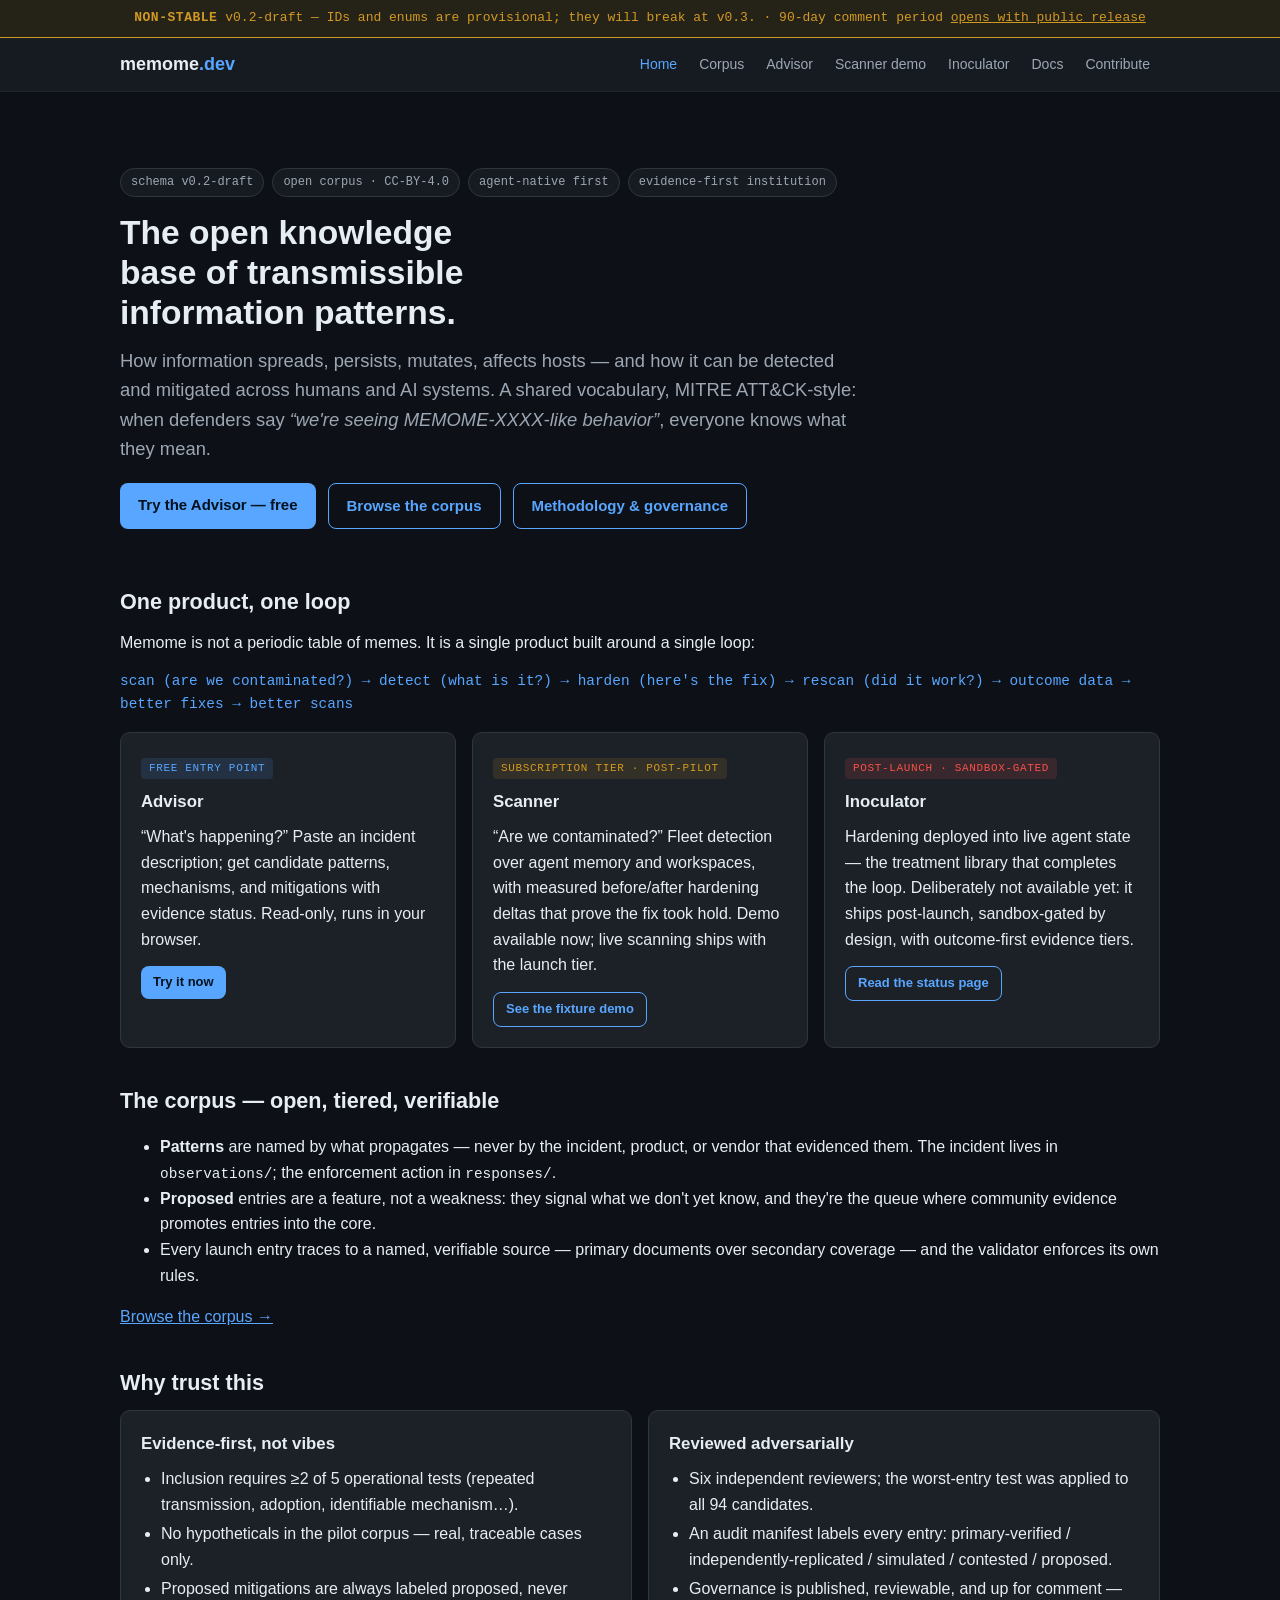
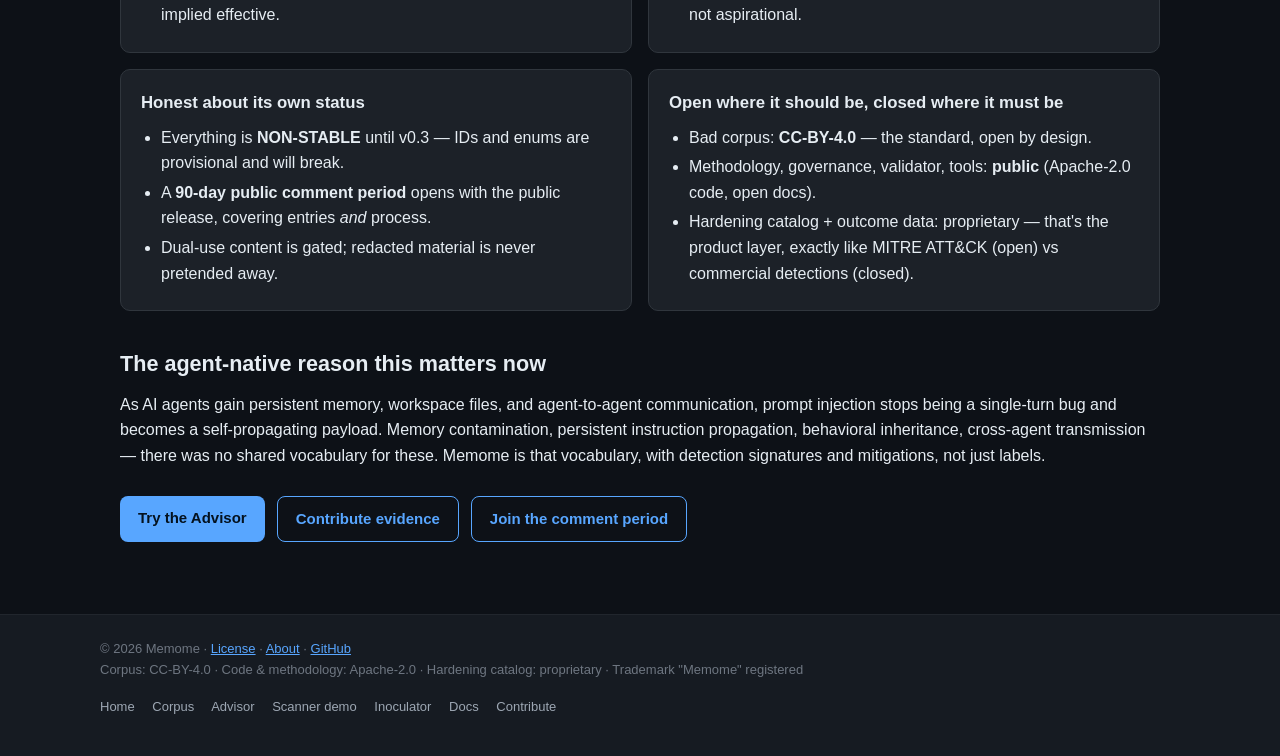
==== website/index.html @ 2af3780e "Memome public launch repo: corpus v0.2-draft (92 entries, all tiers), schema, governance docs, and s" ====
<!DOCTYPE html>
<html lang="en">
<head>
  <meta charset="UTF-8">
  <meta name="viewport" content="width=device-width, initial-scale=1.0">
  <title>Memome — The open knowledge base of transmissible information patterns</title>
  <meta name="description" content="Memome: how information patterns spread, persist, mutate, affect hosts — and how they are detected and mitigated across humans and AI systems. Open corpus, public methodology, evidence-first.">
  <link rel="stylesheet" href="assets/css/site.css">
  <link rel="icon" href="data:image/svg+xml,<svg xmlns='http://www.w3.org/2000/svg' viewBox='0 0 100 100'><text y='.9em' font-size='90'>🧬</text></svg>">
</head>
<body>
  <div id="status-banner" class="status-banner"></div>
  <header class="site">
    <div class="nav-wrap">
      <a class="brand" href="index.html">memome<span>.dev</span></a>
      <nav class="main">
        <a href="index.html">Home</a>
        <a href="corpus.html">Corpus</a>
        <a href="advisor.html">Advisor</a>
        <a href="scanner.html">Scanner demo</a>
        <a href="inoculator.html">Inoculator</a>
        <a href="docs.html">Docs</a>
        <a href="contribute.html">Contribute</a>
      </nav>
    </div>
  </header>

  <main>
    <section class="hero">
      <div class="badge-row">
        <span class="badge">schema v0.2-draft</span>
        <span class="badge">open corpus · CC-BY-4.0</span>
        <span class="badge">agent-native first</span>
        <span class="badge">evidence-first institution</span>
      </div>
      <h1>The open knowledge base of transmissible information patterns.</h1>
      <p class="lead">How information spreads, persists, mutates, affects hosts — and how it can be
        detected and mitigated across humans and AI systems. A shared vocabulary, MITRE ATT&amp;CK-style:
        when defenders say <em>“we're seeing MEMOME-XXXX-like behavior”</em>, everyone knows what they mean.</p>
      <div class="cta-row">
        <a class="btn" href="advisor.html">Try the Advisor — free</a>
        <a class="btn ghost" href="corpus.html">Browse the corpus</a>
        <a class="btn ghost" href="docs.html">Methodology &amp; governance</a>
      </div>
    </section>

    <h2 class="section-anchor" id="loop">One product, one loop</h2>
    <p>Memome is not a periodic table of memes. It is a single product built around a single loop:</p>
    <p class="mono" style="color:var(--accent)">scan (are we contaminated?) → detect (what is it?) →
      harden (here's the fix) → rescan (did it work?) → outcome data → better fixes → better scans</p>

    <div class="grid grid-3" style="margin-top:16px">
      <div class="card">
        <span class="tag free">free entry point</span>
        <h3>Advisor</h3>
        <p>“What's happening?” Paste an incident description; get candidate patterns, mechanisms, and
          mitigations with evidence status. Read-only, runs in your browser.</p>
        <a class="btn small" href="advisor.html">Try it now</a>
      </div>
      <div class="card">
        <span class="tag tier">subscription tier · post-pilot</span>
        <h3>Scanner</h3>
        <p>“Are we contaminated?” Fleet detection over agent memory and workspaces, with measured
          before/after hardening deltas that prove the fix took hold. Demo available now; live scanning
          ships with the launch tier.</p>
        <a class="btn small ghost" href="scanner.html">See the fixture demo</a>
      </div>
      <div class="card">
        <span class="tag later">post-launch · sandbox-gated</span>
        <h3>Inoculator</h3>
        <p>Hardening deployed into live agent state — the treatment library that completes the loop.
          Deliberately not available yet: it ships post-launch, sandbox-gated by design, with
          outcome-first evidence tiers.</p>
        <a class="btn small ghost" href="inoculator.html">Read the status page</a>
      </div>
    </div>

    <h2 class="section-anchor" id="corpus">The corpus — open, tiered, verifiable</h2>
    <ul>
      <li><b>Patterns</b> are named by what propagates — never by the incident, product, or vendor that evidenced them. The incident lives in <code>observations/</code>; the enforcement action in <code>responses/</code>.</li>
      <li><b>Proposed</b> entries are a feature, not a weakness: they signal what we don't yet know, and they're the queue where community evidence promotes entries into the core.</li>
      <li>Every launch entry traces to a named, verifiable source — primary documents over secondary coverage — and the validator enforces its own rules.</li>
    </ul>
    <p><a href="corpus.html">Browse the corpus →</a></p>

    <h2 class="section-anchor" id="trust">Why trust this</h2>
    <div class="grid grid-2">
      <div class="card">
        <h3>Evidence-first, not vibes</h3>
        <ul>
          <li>Inclusion requires ≥2 of 5 operational tests (repeated transmission, adoption, identifiable mechanism…).</li>
          <li>No hypotheticals in the pilot corpus — real, traceable cases only.</li>
          <li>Proposed mitigations are always labeled proposed, never implied effective.</li>
        </ul>
      </div>
      <div class="card">
        <h3>Reviewed adversarially</h3>
        <ul>
          <li>Six independent reviewers; the worst-entry test was applied to all 94 candidates.</li>
          <li>An audit manifest labels every entry: primary-verified / independently-replicated / simulated / contested / proposed.</li>
          <li>Governance is published, reviewable, and up for comment — not aspirational.</li>
        </ul>
      </div>
      <div class="card">
        <h3>Honest about its own status</h3>
        <ul>
          <li>Everything is <b>NON-STABLE</b> until v0.3 — IDs and enums are provisional and will break.</li>
          <li>A <b>90-day public comment period</b> opens with the public release, covering entries <em>and</em> process.</li>
          <li>Dual-use content is gated; redacted material is never pretended away.</li>
        </ul>
      </div>
      <div class="card">
        <h3>Open where it should be, closed where it must be</h3>
        <ul>
          <li>Bad corpus: <b>CC-BY-4.0</b> — the standard, open by design.</li>
          <li>Methodology, governance, validator, tools: <b>public</b> (Apache-2.0 code, open docs).</li>
          <li>Hardening catalog + outcome data: proprietary — that's the product layer, exactly like MITRE ATT&amp;CK (open) vs commercial detections (closed).</li>
        </ul>
      </div>
    </div>

    <h2 class="section-anchor" id="now">The agent-native reason this matters now</h2>
    <p>As AI agents gain persistent memory, workspace files, and agent-to-agent communication, prompt
      injection stops being a single-turn bug and becomes a self-propagating payload. Memory contamination,
      persistent instruction propagation, behavioral inheritance, cross-agent transmission — there was no
      shared vocabulary for these. Memome is that vocabulary, with detection signatures and mitigations,
      not just labels.</p>

    <div class="cta-row" style="margin-top:28px">
      <a class="btn" href="advisor.html">Try the Advisor</a>
      <a class="btn ghost" href="contribute.html">Contribute evidence</a>
      <a class="btn ghost" href="docs.html#comment-period">Join the comment period</a>
    </div>
  </main>

  <footer id="site-footer" class="site"></footer>
  <script src="assets/js/site.js"></script>
  <script>MEMOME.setActiveNav("");</script>
</body>
</html>
---- website/assets/css/site.css ----
/* Memome site styles — static-first, zero dependencies. */

:root {
  --bg: #0d1117;
  --bg-soft: #161b22;
  --bg-card: #1c2128;
  --border: #30363d;
  --border-soft: #21262d;
  --text: #e6edf3;
  --text-dim: #9da7b3;
  --text-faint: #6e7681;
  --accent: #58a6ff;
  --accent-soft: rgba(88, 166, 255, 0.12);
  --warn: #d29922;
  --warn-soft: rgba(210, 153, 34, 0.12);
  --danger: #f85149;
  --ok: #3fb950;
  --font: -apple-system, BlinkMacSystemFont, "Segoe UI", Helvetica, Arial, sans-serif;
  --mono: ui-monospace, SFMono-Regular, "SF Mono", Menlo, Consolas, monospace;
}

* { box-sizing: border-box; }

html { scroll-behavior: smooth; }

body {
  margin: 0;
  background: var(--bg);
  color: var(--text);
  font-family: var(--font);
  font-size: 16px;
  line-height: 1.6;
}

/* NON-STABLE banner (governance §6 — every page) */
.status-banner {
  background: var(--warn-soft);
  border-bottom: 1px solid var(--warn);
  color: var(--warn);
  font-family: var(--mono);
  font-size: 13px;
  text-align: center;
  padding: 8px 16px;
}
.status-banner strong { letter-spacing: 0.04em; }
.status-banner a { color: inherit; }

header.site {
  border-bottom: 1px solid var(--border-soft);
  background: var(--bg-soft);
  position: sticky;
  top: 0;
  z-index: 10;
}
.nav-wrap {
  max-width: 1080px;
  margin: 0 auto;
  padding: 0 20px;
  display: flex;
  align-items: center;
  justify-content: space-between;
  flex-wrap: wrap;
  gap: 8px;
}
.brand {
  font-weight: 700;
  font-size: 18px;
  color: var(--text);
  text-decoration: none;
  padding: 12px 0;
}
.brand span { color: var(--accent); }
nav.main { display: flex; flex-wrap: wrap; gap: 2px; }
nav.main a {
  color: var(--text-dim);
  text-decoration: none;
  font-size: 14px;
  padding: 8px 10px;
  border-radius: 6px;
}
nav.main a:hover { color: var(--text); background: var(--bg-card); }
nav.main a.active { color: var(--accent); }

main { max-width: 1080px; margin: 0 auto; padding: 32px 20px 64px; }

h1 { font-size: 2.1rem; line-height: 1.2; margin: 0 0 12px; }
h2 { font-size: 1.35rem; margin: 36px 0 10px; }
h3 { font-size: 1.05rem; margin: 24px 0 8px; }
p { margin: 0 0 14px; }
a { color: var(--accent); }
code, .mono { font-family: var(--mono); font-size: 0.9em; }
.lead { font-size: 1.15rem; color: var(--text-dim); max-width: 72ch; }

.hero { padding: 28px 0 12px; }
.hero h1 { max-width: 22ch; }
.badge-row { display: flex; flex-wrap: wrap; gap: 8px; margin: 16px 0; }
.badge {
  font-family: var(--mono);
  font-size: 12px;
  padding: 4px 10px;
  border-radius: 999px;
  border: 1px solid var(--border);
  color: var(--text-dim);
  background: var(--bg-soft);
}

.grid { display: grid; gap: 16px; }
.grid-3 { grid-template-columns: repeat(auto-fit, minmax(260px, 1fr)); }
.grid-2 { grid-template-columns: repeat(auto-fit, minmax(340px, 1fr)); }

.card {
  background: var(--bg-card);
  border: 1px solid var(--border);
  border-radius: 10px;
  padding: 20px;
}
.card h3 { margin-top: 0; }
.card .tag {
  display: inline-block;
  font-family: var(--mono);
  font-size: 11px;
  text-transform: uppercase;
  letter-spacing: 0.06em;
  padding: 2px 8px;
  border-radius: 4px;
  margin-bottom: 10px;
}
.tag.free { background: var(--accent-soft); color: var(--accent); }
.tag.tier { background: var(--warn-soft); color: var(--warn); }
.tag.later { background: rgba(248, 81, 73, 0.12); color: var(--danger); }
.card ul { margin: 8px 0 0; padding-left: 20px; }
.card li { margin-bottom: 4px; }

.cta-row { display: flex; flex-wrap: wrap; gap: 12px; margin: 20px 0 8px; }
.btn {
  display: inline-block;
  background: var(--accent);
  color: #04121f;
  font-weight: 600;
  padding: 10px 18px;
  border-radius: 8px;
  text-decoration: none;
  font-size: 15px;
}
.btn.ghost {
  background: transparent;
  color: var(--accent);
  border: 1px solid var(--accent);
}
.btn.small { padding: 6px 12px; font-size: 13px; }

.note {
  border-left: 3px solid var(--accent);
  background: var(--accent-soft);
  padding: 10px 14px;
  border-radius: 0 8px 8px 0;
  font-size: 14px;
  color: var(--text-dim);
  margin: 14px 0;
}
.note.warn { border-color: var(--warn); background: var(--warn-soft); }
.note.danger { border-color: var(--danger); background: rgba(248, 81, 73, 0.08); }

table { border-collapse: collapse; width: 100%; margin: 12px 0 20px; font-size: 14px; }
th, td { text-align: left; padding: 8px 10px; border-bottom: 1px solid var(--border-soft); vertical-align: top; }
th { color: var(--text-dim); font-weight: 600; white-space: nowrap; }
tr:hover td { background: var(--bg-soft); }

input[type="search"], textarea, select {
  width: 100%;
  background: var(--bg-soft);
  color: var(--text);
  border: 1px solid var(--border);
  border-radius: 8px;
  padding: 10px 12px;
  font-family: var(--mono);
  font-size: 14px;
}
textarea { min-height: 140px; resize: vertical; }
input[type="search"]:focus, textarea:focus, select:focus {
  outline: none; border-color: var(--accent);
}

.btn-row { display: flex; gap: 10px; align-items: center; margin: 12px 0; flex-wrap: wrap; }
button.btn { font-family: var(--font); cursor: pointer; border: none; }
button.btn:disabled { opacity: 0.5; cursor: wait; }

/* Tool outputs */
.result-card { border: 1px solid var(--border); border-radius: 8px; padding: 14px 16px; margin: 12px 0; background: var(--bg-soft); }
.result-card .rid { font-family: var(--mono); color: var(--accent); font-weight: 600; }
.result-card .rname { font-weight: 600; }
.ev { font-family: var(--mono); font-size: 12px; padding: 1px 7px; border-radius: 4px; margin-left: 6px; }
.ev.observed { background: var(--ok); color: #04240f; }
.ev.proposed { background: var(--warn-soft); color: var(--warn); }
.ev.unknown { background: var(--border); color: var(--text-dim); }
.mit { margin: 4px 0; font-size: 14px; }
.hit { font-size: 13px; color: var(--text-dim); margin: 3px 0; }
.empty { color: var(--text-faint); font-style: italic; padding: 10px 0; }

/* Entry detail */
.entry-meta { display: flex; flex-wrap: wrap; gap: 6px; margin: 10px 0 18px; }
.kv { font-size: 14px; color: var(--text-dim); margin: 2px 0; }
.kv b { color: var(--text); font-family: var(--mono); font-weight: 600; }

footer.site {
  border-top: 1px solid var(--border-soft);
  background: var(--bg-soft);
  color: var(--text-faint);
  font-size: 13px;
  padding: 24px 20px 40px;
}
.foot-wrap { max-width: 1080px; margin: 0 auto; display: flex; flex-wrap: wrap; gap: 16px; justify-content: space-between; }
.foot-wrap nav a { color: var(--text-dim); text-decoration: none; margin-right: 14px; font-size: 13px; }
.foot-wrap nav a:hover { color: var(--text); }

.section-anchor { scroll-margin-top: 80px; }
.chip {
  display: inline-block;
  font-family: var(--mono);
  font-size: 11px;
  padding: 2px 8px;
  border-radius: 999px;
  border: 1px solid var(--border);
  color: var(--text-dim);
  margin: 2px;
}
@media print {
  .status-banner, header.site, footer.site { display: none; }
  body { background: #fff; color: #000; }
}
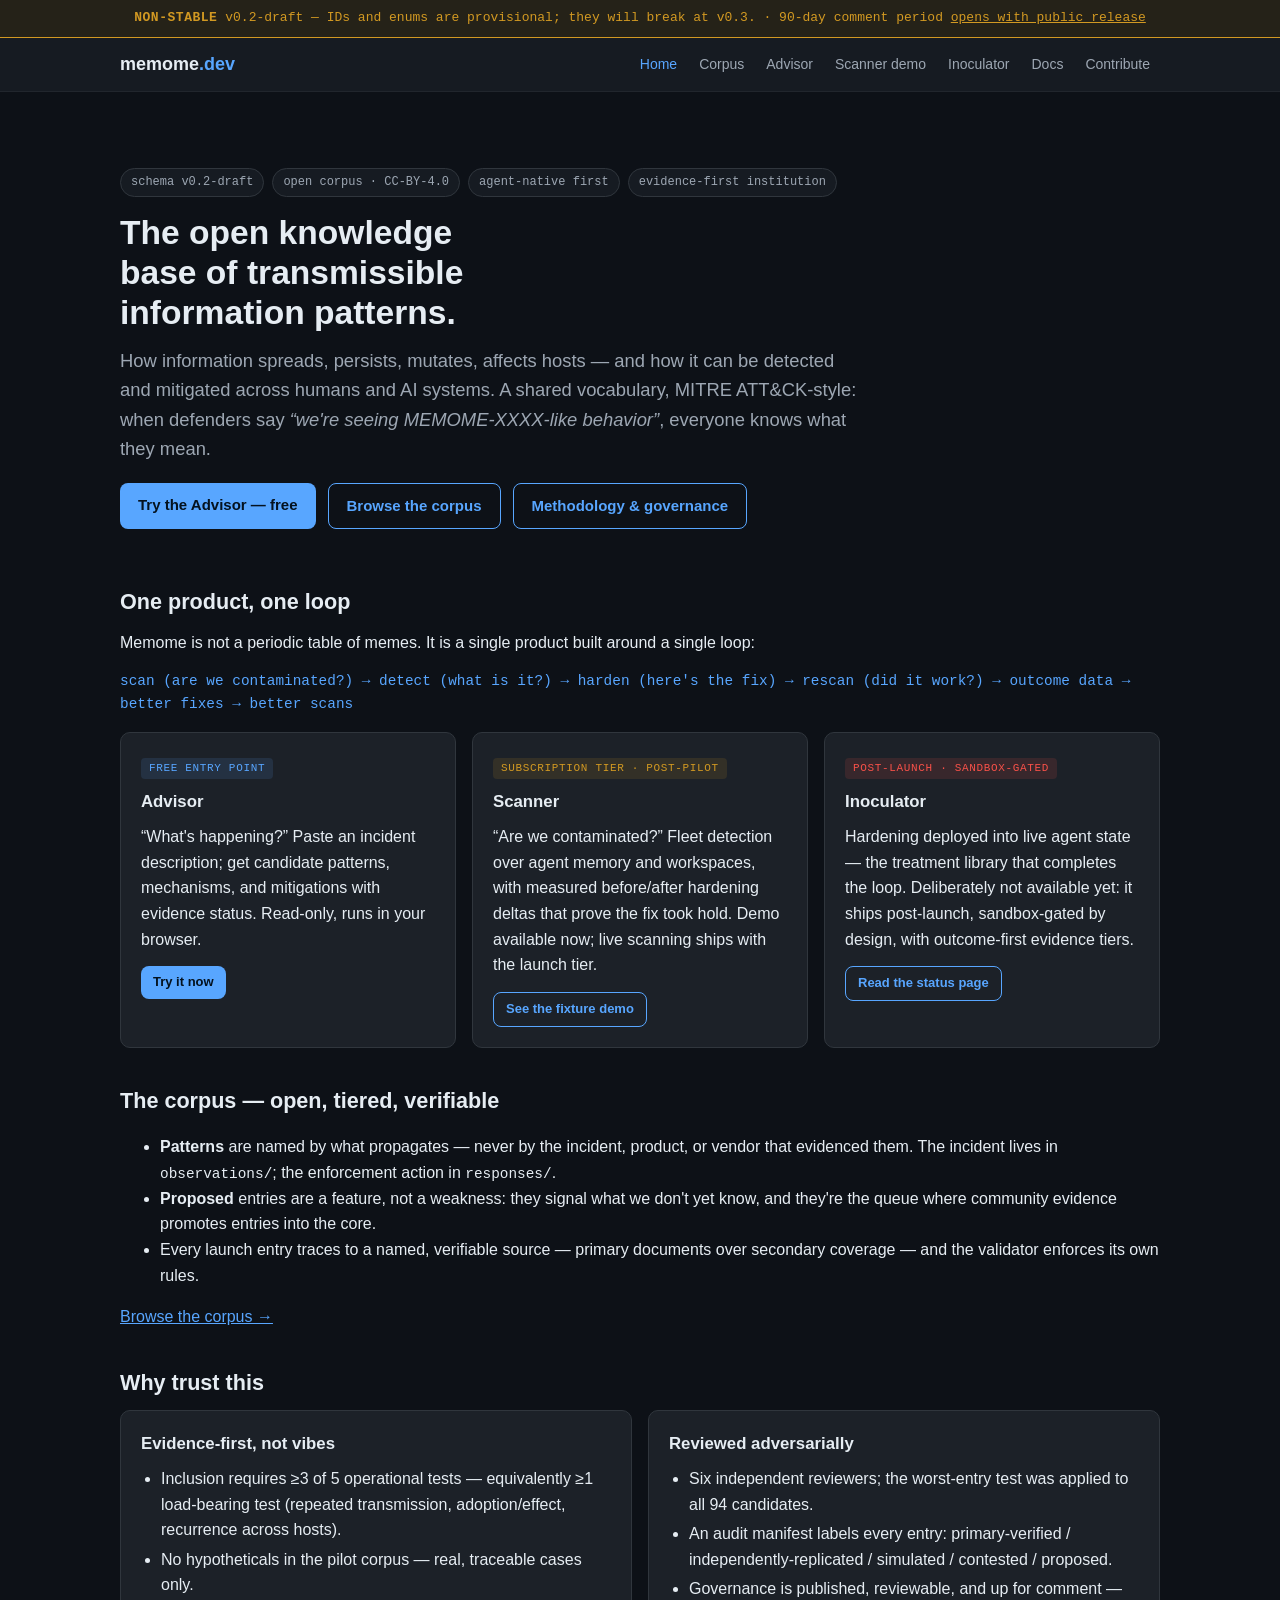
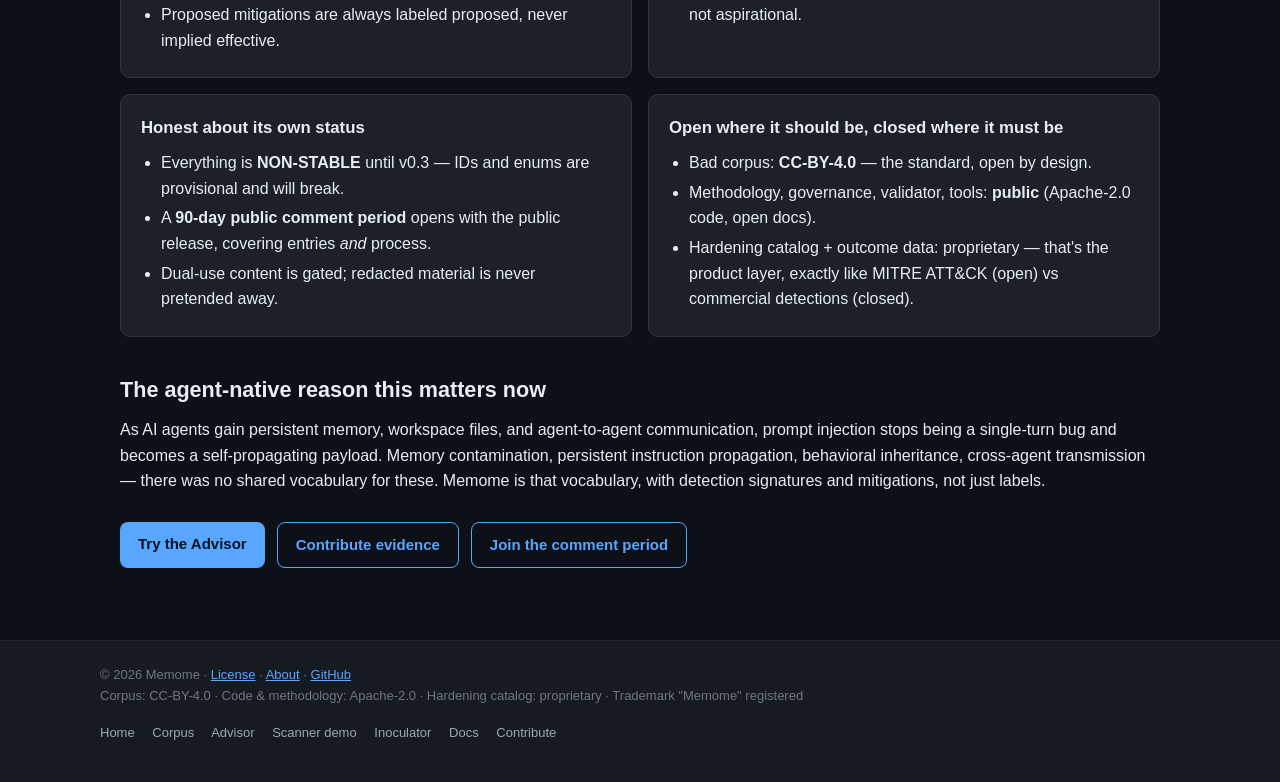
==== commit 8b9cc64c: "Website: update inclusion-criteria copy to 3-of-5 (≥1 load-bearing) rule" ====
--- a/website/index.html
+++ b/website/index.html
@@ -88,7 +88,7 @@
       <div class="card">
         <h3>Evidence-first, not vibes</h3>
         <ul>
-          <li>Inclusion requires ≥2 of 5 operational tests (repeated transmission, adoption, identifiable mechanism…).</li>
+          <li>Inclusion requires ≥3 of 5 operational tests — equivalently ≥1 load-bearing test (repeated transmission, adoption/effect, recurrence across hosts).</li>
           <li>No hypotheticals in the pilot corpus — real, traceable cases only.</li>
           <li>Proposed mitigations are always labeled proposed, never implied effective.</li>
         </ul>
